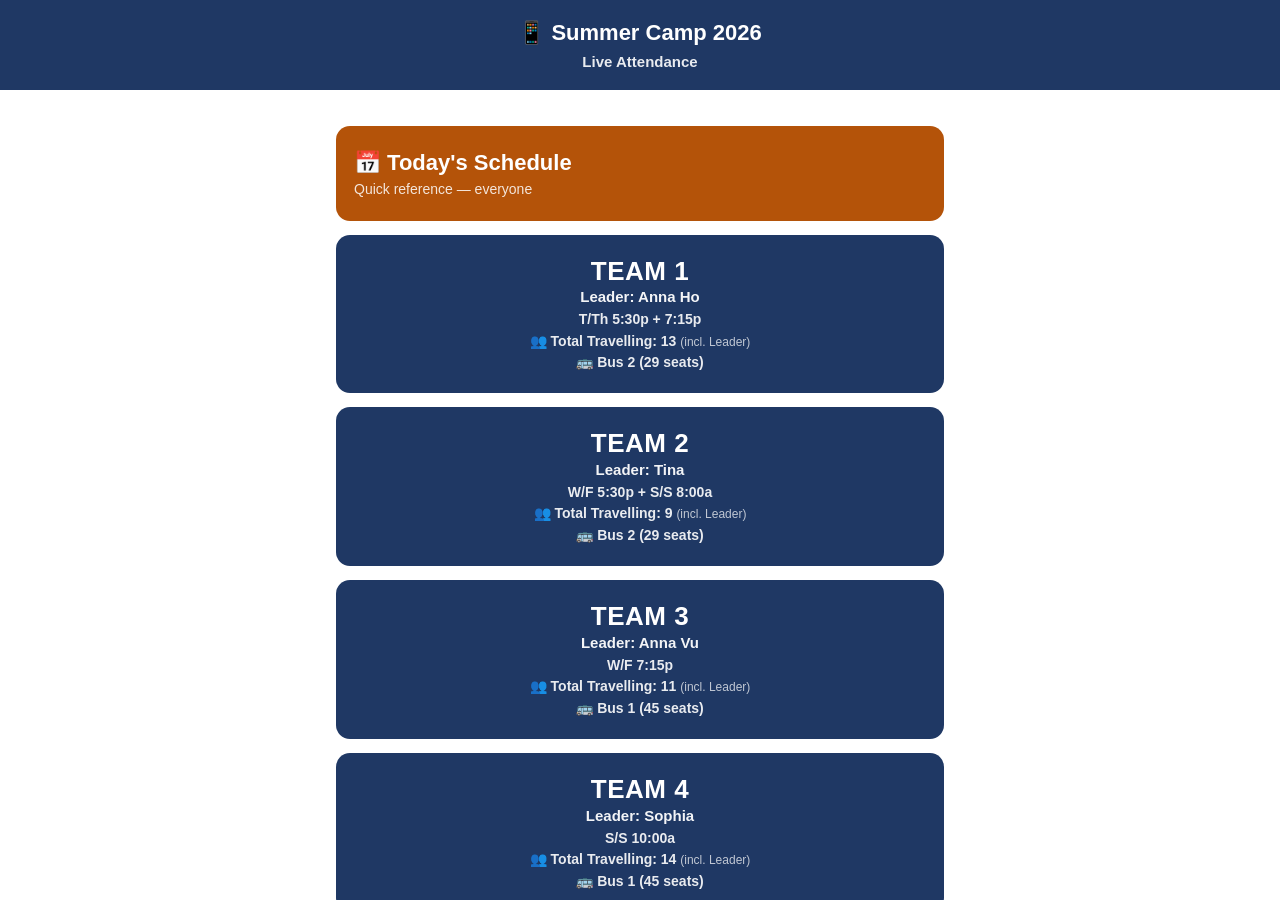
==== index.html @ c1ef323c "Add files via upload" ====
<!DOCTYPE html>
<html lang="en">
<head>
<meta charset="UTF-8">
<meta http-equiv="refresh" content="0; url=Summer Camp 2026.html">
<title>Summer Camp 2026</title>
</head>
<body>
  <p>Loading Summer Camp 2026 — Live Attendance... if nothing happens, <a href="Summer Camp 2026.html">tap here</a>.</p>
</body>
</html>
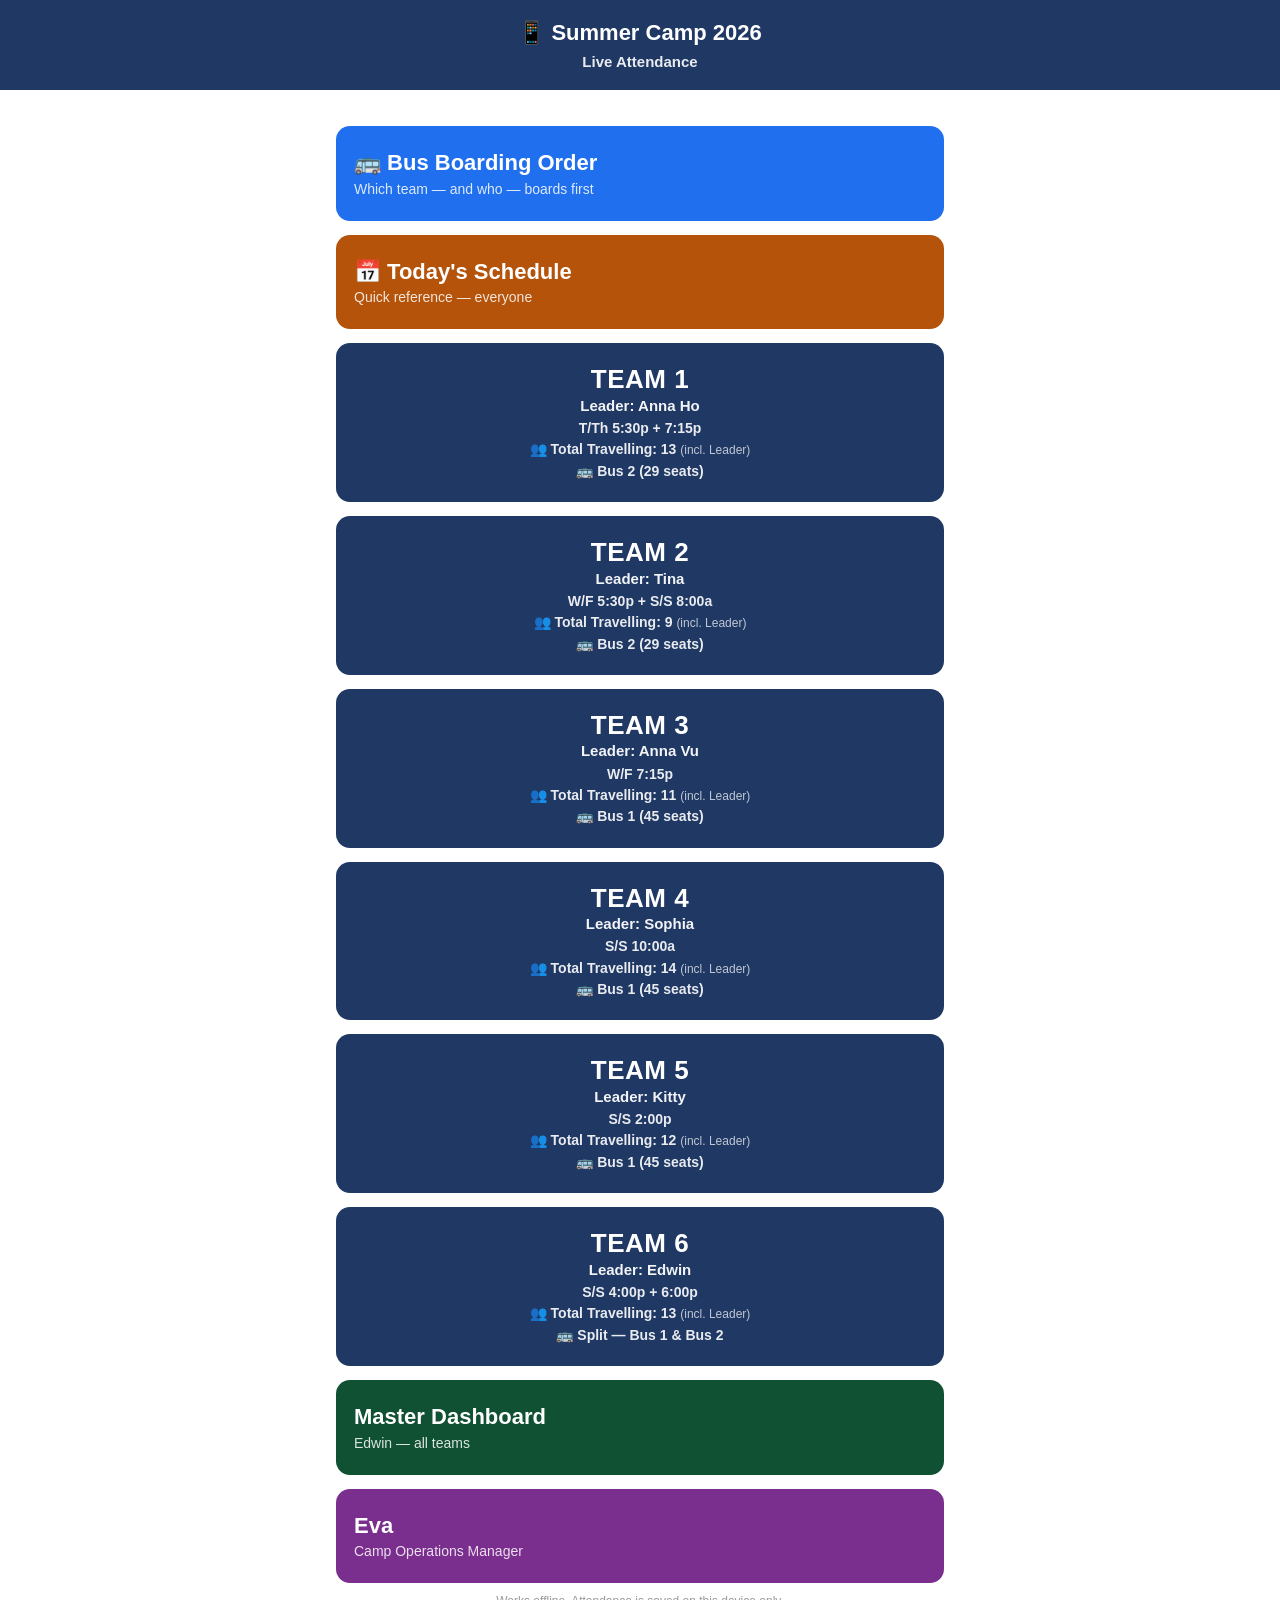
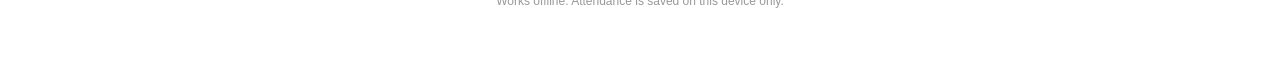
==== commit 8228a50a: "Add files via upload" ====
--- a/index.html
+++ b/index.html
@@ -2,6 +2,9 @@
 <html lang="en">
 <head>
 <meta charset="UTF-8">
+<meta http-equiv="Cache-Control" content="no-cache, no-store, must-revalidate">
+<meta http-equiv="Pragma" content="no-cache">
+<meta http-equiv="Expires" content="0">
 <meta http-equiv="refresh" content="0; url=Summer Camp 2026.html">
 <title>Summer Camp 2026</title>
 </head>
